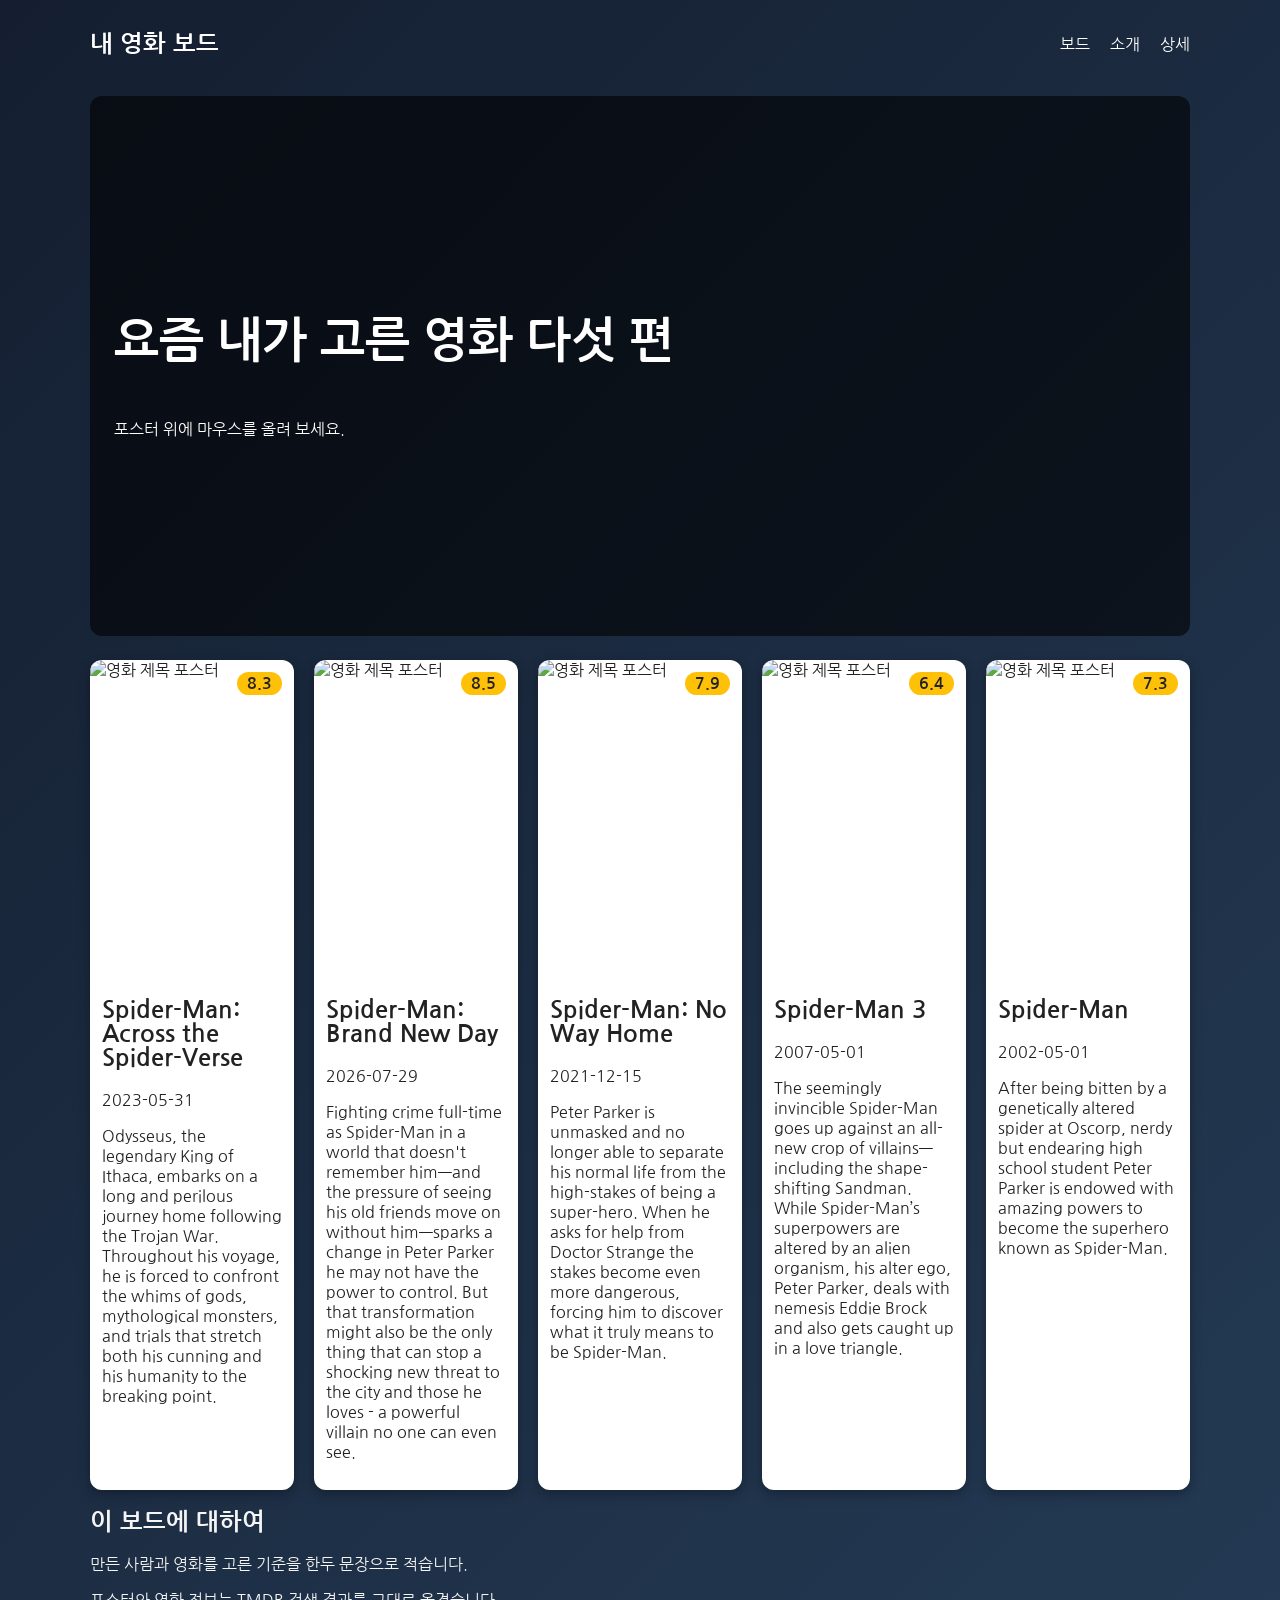
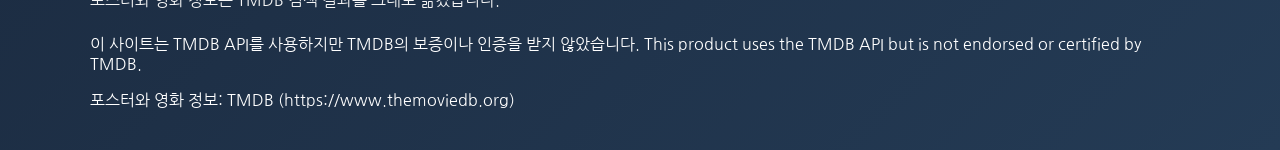
==== index.html @ a2927458 "hw1 시작" ====
<!DOCTYPE html>
<html lang="ko">

<head>
    <meta charset="UTF-8">
    <meta name="viewport" content="width=device-width, initial-scale=1.0">
    <title>내 영화 보드
    </title>
    <link rel="preconnect" href="https://fonts.googleapis.com">
    <link rel="preconnect" href="https://fonts.gstatic.com" crossorigin>
    <link href="https://fonts.googleapis.com/css2?family=Hi+Melody&family=Isometra&family=Nanum+Gothic&display=swap"
        rel="stylesheet">
    <link rel="stylesheet" href="style.css">
</head>

<body>
    <header class="top">
        <h1>내 영화 보드</h1>
        <nav>
            <ul>
                <li><a href="#board">보드</a></li>
                <li><a href="#about">소개</a></li>
                <li><a href="detail.html">상세</a></li>
            </ul>
        </nav>
    </header>
    <main>
    <section class="hero">
        <h2>요즘 내가 고른 영화 다섯 편</h2>
        <p>포스터 위에 마우스를 올려 보세요.</p>
    </section>

    <section class="board" id="board">
        <article class="card">
            <img class="poster" src="https://image.tmdb.org/t/p/w342//8Vt6mWEReuy4Of61Lnj5Xj704m8.jpg" alt="영화 제목 포스터">
            <span class="badge">8.3</span>
            <div class="info">
                <h2>Spider-Man: Across the Spider-Verse</h2>
                <p class="year">2023-05-31</p>
                <p class="overview">Odysseus, the legendary King of Ithaca, embarks on a long and perilous journey home following the Trojan War. Throughout his voyage, he is forced to confront the whims of gods, mythological monsters, and trials that stretch both his cunning and his humanity to the breaking point.</p>
            </div>
        </article>
        <article class="card">
            <img class="poster" src="https://image.tmdb.org/t/p/w342//bjiS5ipwxb9JFy3XRRN4OAilSeX.jpg" alt="영화 제목 포스터">
            <span class="badge">8.5</span>
            <div class="info">
                <h2>Spider-Man: Brand New Day</h2>
                <p class="year">2026-07-29</p>
                <p class="overview">Fighting crime full-time as Spider-Man in a world that doesn't remember him—and the pressure of seeing his old friends move on without him—sparks a change in Peter Parker he may not have the power to control. But that transformation might also be the only thing that can stop a shocking new threat to the city and those he loves - a powerful villain no one can even see.</p>
            </div>
        </article>
        <article class="card">
            <img class="poster" src="https://image.tmdb.org/t/p/w342//1g0dhYtq4irTY1GPXvft6k4YLjm.jpg" alt="영화 제목 포스터">
            <span class="badge">7.9</span>
            <div class="info">
                <h2>Spider-Man: No Way Home</h2>
                <p class="year">2021-12-15</p>
                <p class="overview">Peter Parker is unmasked and no longer able to separate his normal life from the high-stakes of being a super-hero. When he asks for help from Doctor Strange the stakes become even more dangerous, forcing him to discover what it truly means to be Spider-Man.</p>
            </div>
        </article>
        <article class="card">
            <img class="poster" src="https://image.tmdb.org/t/p/w342//qFmwhVUoUSXjkKRmca5yGDEXBIj.jpg" alt="영화 제목 포스터">
            <span class="badge">6.4</span>
            <div class="info">
                <h2>Spider-Man 3</h2>
                <p class="year">2007-05-01</p>
                <p class="overview">The seemingly invincible Spider-Man goes up against an all-new crop of villains—including the shape-shifting Sandman. While Spider-Man’s superpowers are altered by an alien organism, his alter ego, Peter Parker, deals with nemesis Eddie Brock and also gets caught up in a love triangle.</p>
            </div>
        </article>
        <article class="card">
            <img class="poster" src="https://image.tmdb.org/t/p/w342//or6XJBVpcEbIkma0V9zshnbEtx4.jpg" alt="영화 제목 포스터">
            <span class="badge">7.3</span>
            <div class="info">
                <h2>Spider-Man</h2>
                <p class="year">2002-05-01</p>
                <p class="overview">After being bitten by a genetically altered spider at Oscorp, nerdy but endearing high school student Peter Parker is endowed with amazing powers to become the superhero known as Spider-Man.</p>
            </div>
        </article>
    </section>

    <section id="about">
        <h2>이 보드에 대하여</h2>
        <p>만든 사람과 영화를 고른 기준을 한두 문장으로 적습니다.</p>
        <p>포스터와 영화 정보는 TMDB 검색 결과를 그대로 옮겼습니다.</p>
    </section>
    </main>


    <footer>
        <p>이 사이트는 TMDB API를 사용하지만 TMDB의 보증이나 인증을 받지 않았습니다.
            This product uses the TMDB API but is not endorsed or certified by TMDB.</p>
        <p>포스터와 영화 정보: TMDB (https://www.themoviedb.org)</p>
    </footer>
</body>

</html>
---- style.css ----
* {
    box-sizing: border-box;
}

body {
    background: linear-gradient(135deg, #141e30, #243b55);
    min-height: 100vh;
    margin: 0;
    padding: 16px;
    font-family: "Nanum Gothic", sans-serif;
    color: #f5f5f5;
}

.top {
    display: flex;
    justify-content: space-between;
    align-items: center;
}

.top h1 {
    font-size: 24px;
}

nav ul {
    display: flex;
    flex-direction: column;
    gap: 8px;
    list-style: none;
    margin: 0;
    padding: 0;
}

nav a {
    color: #fff;
    text-decoration: none;
}

.hero {
    background-image:
        linear-gradient(rgba(0, 0, 0, 0.6), rgba(0, 0, 0, 0.6)),
        url("https://image.tmdb.org/t/p/w1280//tPpYGm2mVecue7Bk3gNVoSPA5qn.jpg");

    background-size: cover;
    background-position: center;
    min-height: 40vh;
    padding: 24px;
    box-sizing: border-box;
    color: #fff;
    border-radius: 12px;
    display: flex;
    flex-direction: column;
    justify-content: center;
}

.board {
    display: grid;
    grid-template-columns: repeat(auto-fit, minmax(200px, 1fr));
    gap: 20px;
}

.card {
    width: 100%;
    border-radius: 12px;
    overflow: hidden;
    box-shadow: 0 4px 12px rgba(0, 0, 0, 0.3);
    background: #fff;
    color: #222;
    position: relative;
    transition: transform 0.3s, box-shadow 0.3s;
}

.info {
    padding: 12px;
}

.poster {
    width: 100%;
    display: block;
    aspect-ratio: 2 / 3;
    object-fit: cover;
}

.badge {
    position: absolute;
    top: 12px;
    right: 12px;
    background: #ffc107;
    color: #222;
    padding: 4px 10px;
    border-radius: 999px;
    font-weight: bold;
}

.card:hover {
    transform: translateY(-8px);
    box-shadow: 0 12px 32px rgba(255, 193, 7, 0.6);
}

h1,
footer {
    color: #fff;
}

main,
.top,
.hero,
footer {
    max-width: 1100px;
    margin: 0 auto 24px;
}

#about {
    margin-bottom: 24px;
}

@media (min-width: 600px) {
    nav ul {
        flex-direction: row;
        gap: 20px;
    }
}

@media (min-width: 1024px) {
    .hero {
        min-height: 60vh;
    }

    .hero h2 {
        font-size: 3rem;
    }
}
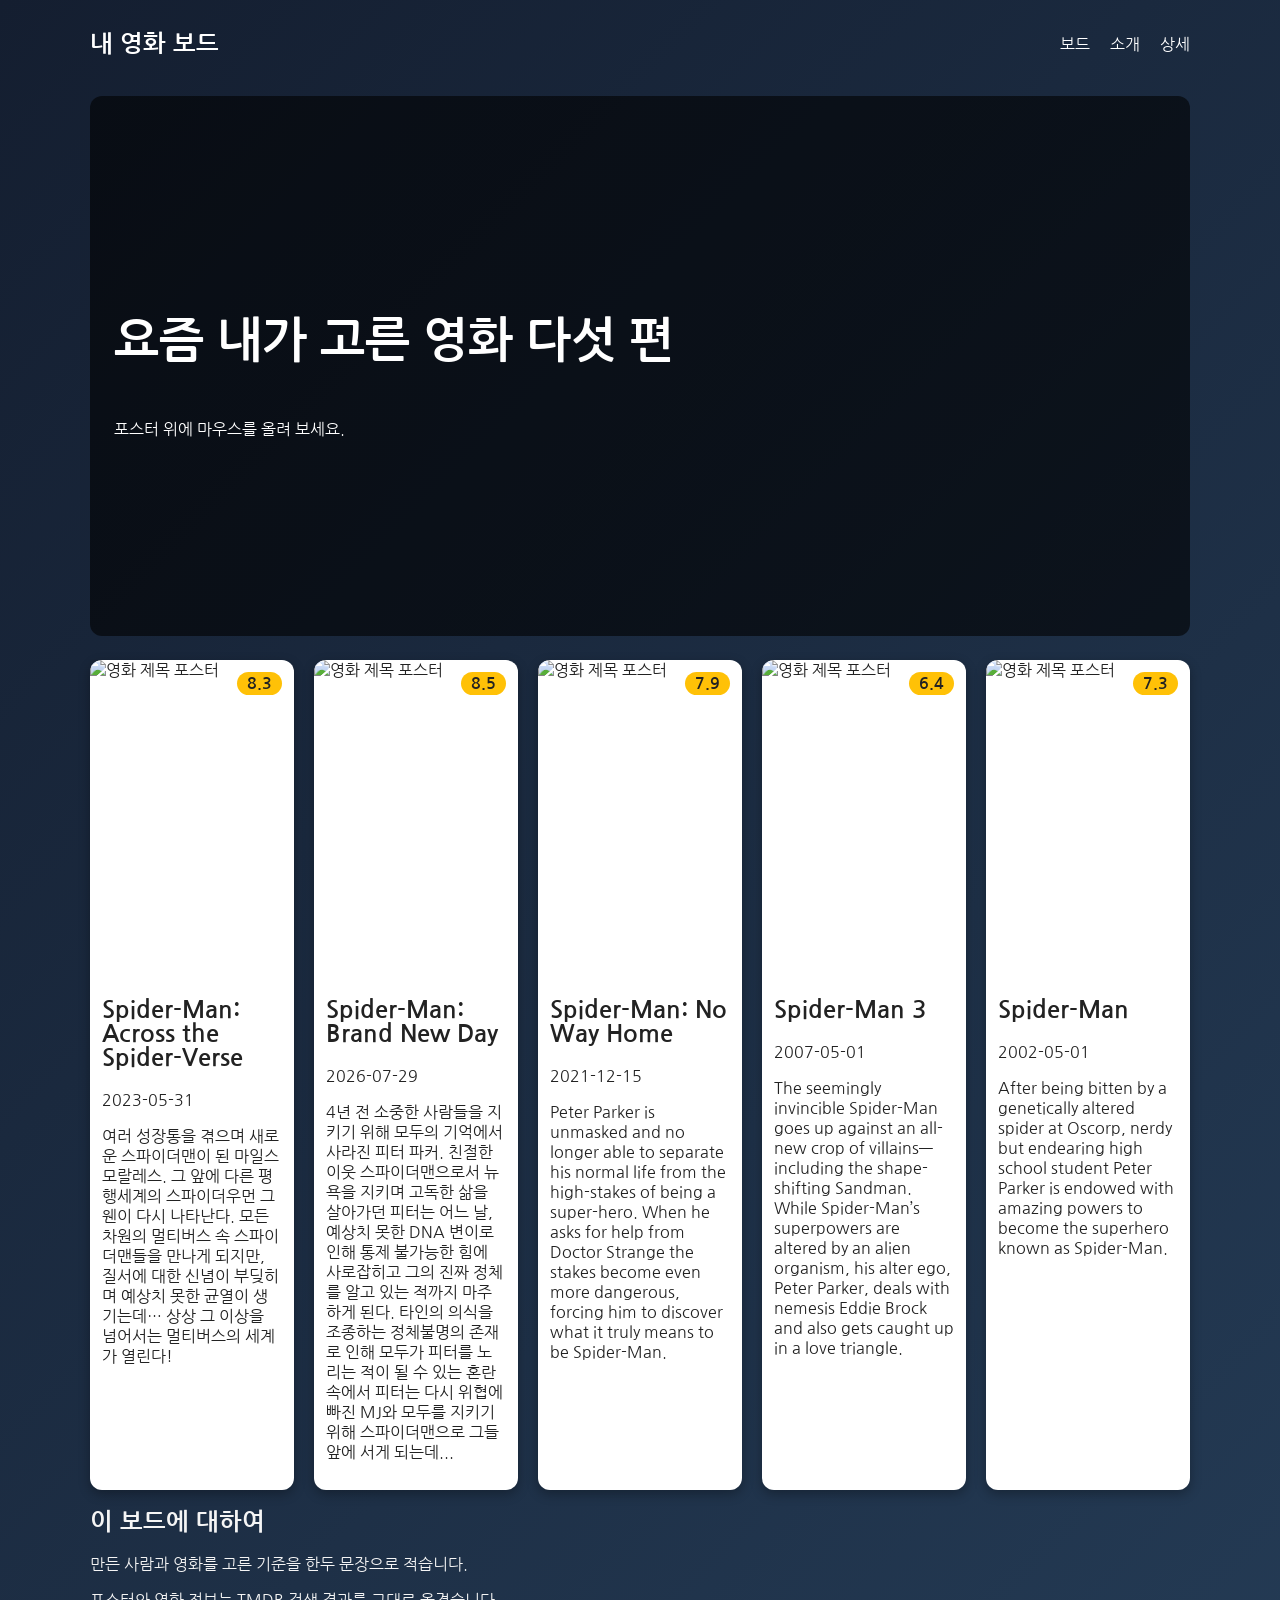
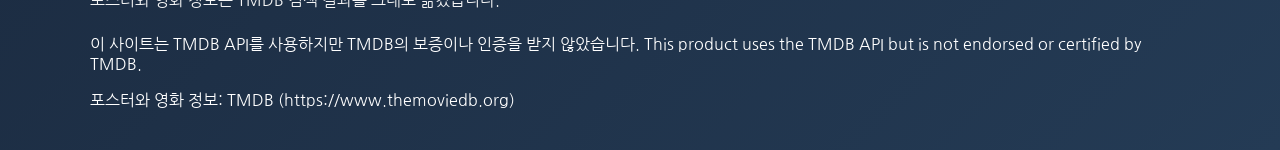
==== commit 0c8c08b2: "나머지는 숙제" ====
--- a/index.html
+++ b/index.html
@@ -37,7 +37,7 @@
             <div class="info">
                 <h2>Spider-Man: Across the Spider-Verse</h2>
                 <p class="year">2023-05-31</p>
-                <p class="overview">Odysseus, the legendary King of Ithaca, embarks on a long and perilous journey home following the Trojan War. Throughout his voyage, he is forced to confront the whims of gods, mythological monsters, and trials that stretch both his cunning and his humanity to the breaking point.</p>
+                <p class="overview">여러 성장통을 겪으며 새로운 스파이더맨이 된 마일스 모랄레스. 그 앞에 다른 평행세계의 스파이더우먼 그웬이 다시 나타난다. 모든 차원의 멀티버스 속 스파이더맨들을 만나게 되지만, 질서에 대한 신념이 부딪히며 예상치 못한 균열이 생기는데… 상상 그 이상을 넘어서는 멀티버스의 세계가 열린다!</p>
             </div>
         </article>
         <article class="card">
@@ -46,7 +46,7 @@
             <div class="info">
                 <h2>Spider-Man: Brand New Day</h2>
                 <p class="year">2026-07-29</p>
-                <p class="overview">Fighting crime full-time as Spider-Man in a world that doesn't remember him—and the pressure of seeing his old friends move on without him—sparks a change in Peter Parker he may not have the power to control. But that transformation might also be the only thing that can stop a shocking new threat to the city and those he loves - a powerful villain no one can even see.</p>
+                <p class="overview">4년 전 소중한 사람들을 지키기 위해 모두의 기억에서 사라진 피터 파커. 친절한 이웃 스파이더맨으로서 뉴욕을 지키며 고독한 삶을 살아가던 피터는 어느 날, 예상치 못한 DNA 변이로 인해 통제 불가능한 힘에 사로잡히고 그의 진짜 정체를 알고 있는 적까지 마주하게 된다. 타인의 의식을 조종하는 정체불명의 존재로 인해 모두가 피터를 노리는 적이 될 수 있는 혼란 속에서 피터는 다시 위협에 빠진 MJ와 모두를 지키기 위해 스파이더맨으로 그들 앞에 서게 되는데...</p>
             </div>
         </article>
         <article class="card">
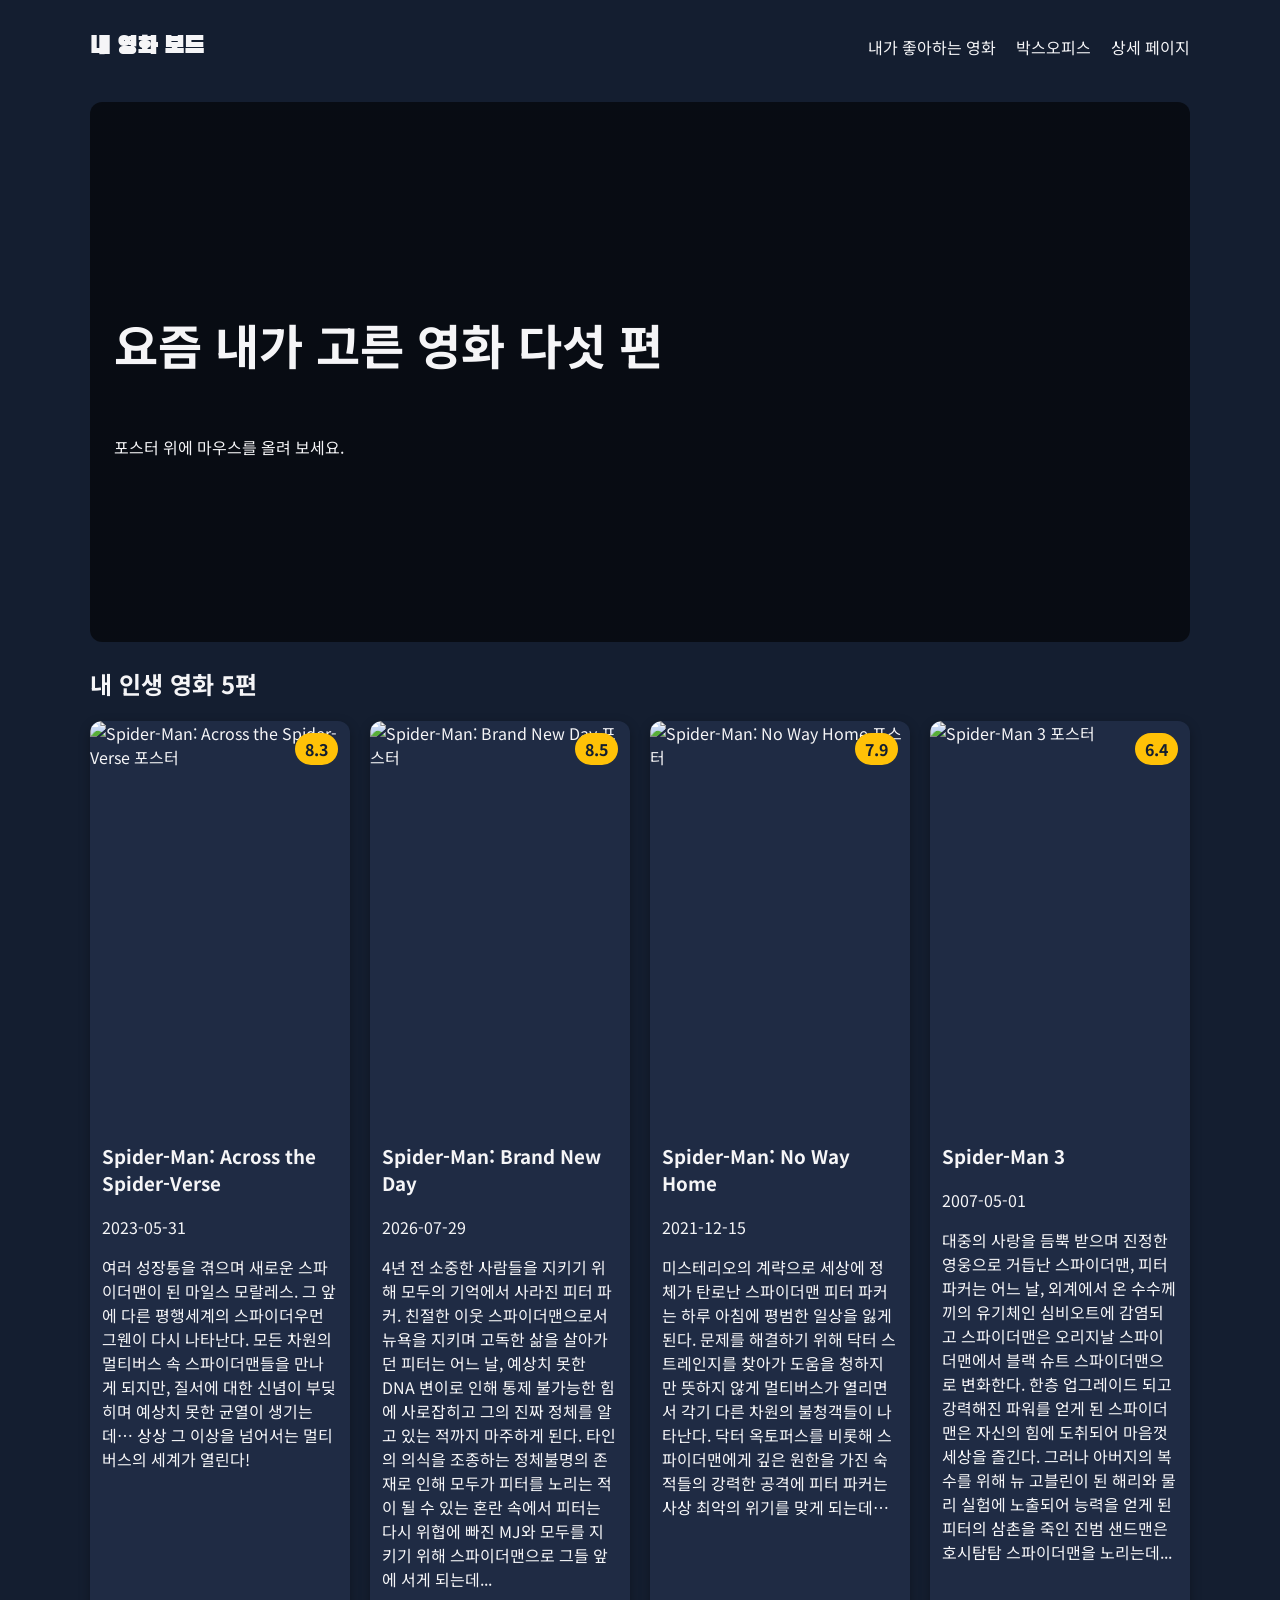
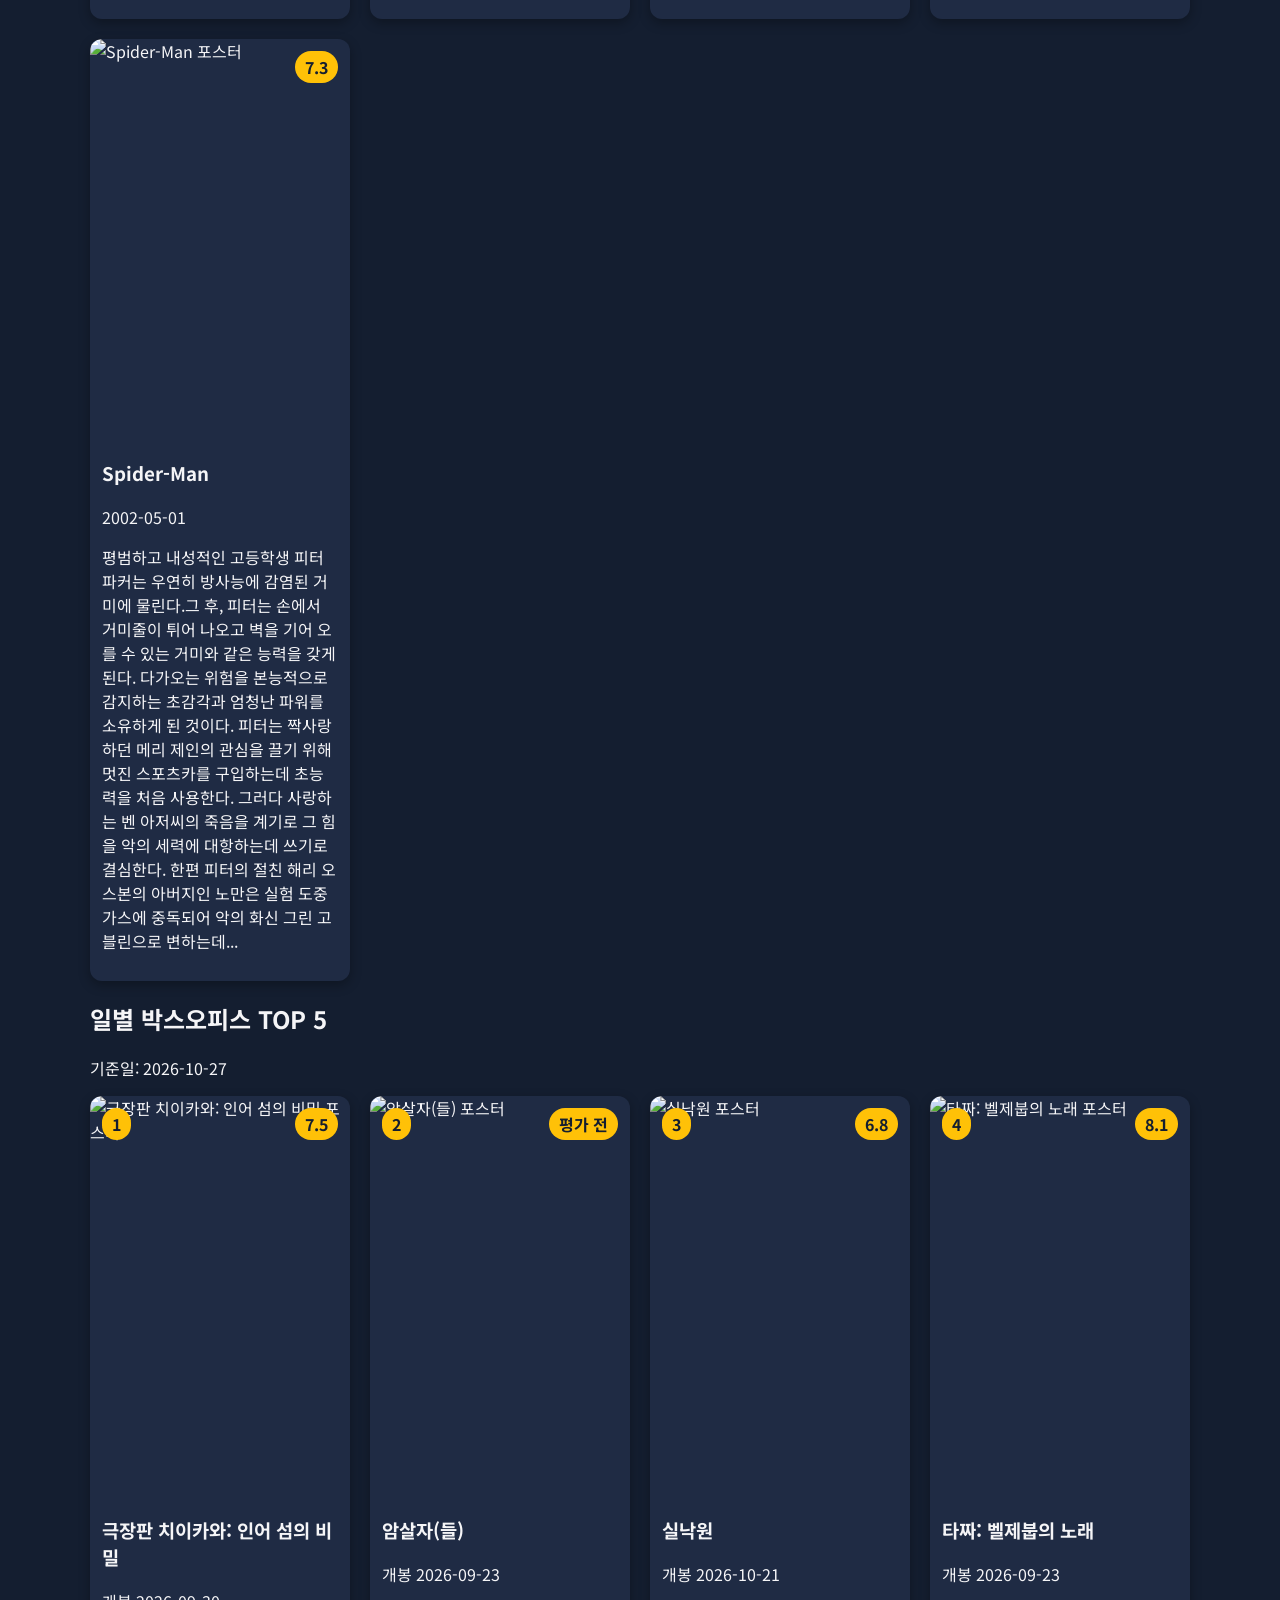
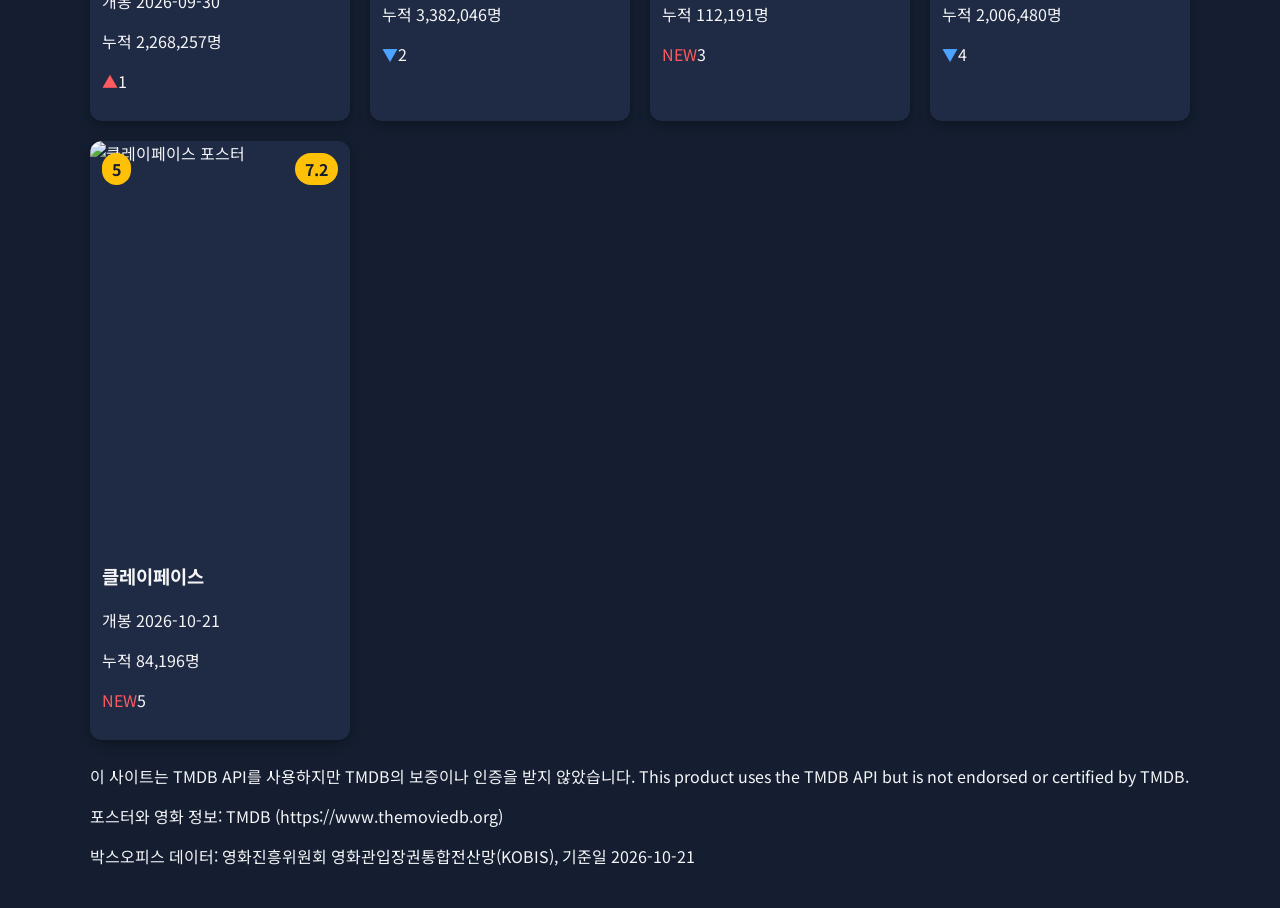
==== commit c75af291: "박스오피스 최종" ====
--- a/index.html
+++ b/index.html
@@ -8,8 +8,8 @@
     </title>
     <link rel="preconnect" href="https://fonts.googleapis.com">
     <link rel="preconnect" href="https://fonts.gstatic.com" crossorigin>
-    <link href="https://fonts.googleapis.com/css2?family=Hi+Melody&family=Isometra&family=Nanum+Gothic&display=swap"
-        rel="stylesheet">
+    <link href="https://fonts.googleapis.com/css2?family=Black+Han+Sans&display=swap" rel="stylesheet">
+    <link href="https://fonts.googleapis.com/css2?family=Noto+Sans+KR:wght@400;700&display=swap" rel="stylesheet">
     <link rel="stylesheet" href="style.css">
 </head>
 
@@ -18,78 +18,173 @@
         <h1>내 영화 보드</h1>
         <nav>
             <ul>
-                <li><a href="#board">보드</a></li>
-                <li><a href="#about">소개</a></li>
-                <li><a href="detail.html">상세</a></li>
+                <li><a href="#mine">내가 좋아하는 영화</a></li>
+                <li><a href="#boxoffice">박스오피스</a></li>
+                <li><a href="detail.html">상세 페이지</a></li>
             </ul>
         </nav>
     </header>
     <main>
-    <section class="hero">
-        <h2>요즘 내가 고른 영화 다섯 편</h2>
-        <p>포스터 위에 마우스를 올려 보세요.</p>
-    </section>
+        <section class="hero">
+            <h2>요즘 내가 고른 영화 다섯 편</h2>
+            <p>포스터 위에 마우스를 올려 보세요.</p>
+        </section>
+        <section id="mine">
+            <h2>내 인생 영화 5편</h2>
+            <div class="board">
+                <article class="card">
+                    <img class="poster" src="https://image.tmdb.org/t/p/w342/8Vt6mWEReuy4Of61Lnj5Xj704m8.jpg"
+                        alt="Spider-Man: Across the Spider-Verse 포스터">
+                    <span class="badge">8.3</span>
+                    <div class="info">
+                        <h3>Spider-Man: Across the Spider-Verse</h3>
+                        <p class="year">2023-05-31</p>
+                        <p class="overview">여러 성장통을 겪으며 새로운 스파이더맨이 된 마일스 모랄레스. 그 앞에 다른 평행세계의 스파이더우먼 그웬이 다시 나타난다. 모든 차원의
+                            멀티버스 속 스파이더맨들을 만나게 되지만, 질서에 대한 신념이 부딪히며 예상치 못한 균열이 생기는데… 상상 그 이상을 넘어서는 멀티버스의 세계가 열린다!</p>
+                    </div>
+                </article>
+                <article class="card">
+                    <img class="poster" src="https://image.tmdb.org/t/p/w342/bjiS5ipwxb9JFy3XRRN4OAilSeX.jpg"
+                        alt="Spider-Man: Brand New Day 포스터">
+                    <span class="badge">8.5</span>
+                    <div class="info">
+                        <h3>Spider-Man: Brand New Day</h3>
+                        <p class="year">2026-07-29</p>
+                        <p class="overview">4년 전 소중한 사람들을 지키기 위해 모두의 기억에서 사라진 피터 파커. 친절한 이웃 스파이더맨으로서 뉴욕을 지키며 고독한 삶을 살아가던
+                            피터는 어느 날, 예상치 못한 DNA 변이로 인해 통제 불가능한 힘에 사로잡히고 그의 진짜 정체를 알고 있는 적까지 마주하게 된다. 타인의 의식을 조종하는 정체불명의
+                            존재로 인해 모두가 피터를 노리는 적이 될 수 있는 혼란 속에서 피터는 다시 위협에 빠진 MJ와 모두를 지키기 위해 스파이더맨으로 그들 앞에 서게 되는데...</p>
+                    </div>
+                </article>
+                <article class="card">
+                    <img class="poster" src="https://image.tmdb.org/t/p/w342/1g0dhYtq4irTY1GPXvft6k4YLjm.jpg"
+                        alt="Spider-Man: No Way Home 포스터">
+                    <span class="badge">7.9</span>
+                    <div class="info">
+                        <h3>Spider-Man: No Way Home</h3>
+                        <p class="year">2021-12-15</p>
+                        <p class="overview">미스테리오의 계략으로 세상에 정체가 탄로난 스파이더맨 피터 파커는 하루 아침에 평범한 일상을 잃게 된다. 문제를 해결하기 위해 닥터
+                            스트레인지를 찾아가 도움을 청하지만 뜻하지 않게 멀티버스가 열리면서 각기 다른 차원의 불청객들이 나타난다. 닥터 옥토퍼스를 비롯해 스파이더맨에게 깊은 원한을 가진
+                            숙적들의 강력한 공격에 피터 파커는 사상 최악의 위기를 맞게 되는데…
+                        </p>
+                    </div>
+                </article>
+                <article class="card">
+                    <img class="poster" src="https://image.tmdb.org/t/p/w342/qFmwhVUoUSXjkKRmca5yGDEXBIj.jpg"
+                        alt="Spider-Man 3 포스터">
+                    <span class="badge">6.4</span>
+                    <div class="info">
+                        <h3>Spider-Man 3</h3>
+                        <p class="year">2007-05-01</p>
+                        <p class="overview">대중의 사랑을 듬뿍 받으며 진정한 영웅으로 거듭난 스파이더맨, 피터 파커는 어느 날, 외계에서 온 수수께끼의 유기체인 심비오트에 감염되고
+                            스파이더맨은 오리지날 스파이더맨에서 블랙 슈트 스파이더맨으로 변화한다. 한층 업그레이드 되고 강력해진 파워를 얻게 된 스파이더맨은 자신의 힘에 도취되어 마음껏 세상을
+                            즐긴다. 그러나 아버지의 복수를 위해 뉴 고블린이 된 해리와 물리 실험에 노출되어 능력을 얻게 된 피터의 삼촌을 죽인 진범 샌드맨은 호시탐탐 스파이더맨을
+                            노리는데...</p>
+                    </div>
+                </article>
+                <article class="card">
+                    <img class="poster" src="https://image.tmdb.org/t/p/w342/or6XJBVpcEbIkma0V9zshnbEtx4.jpg"
+                        alt="Spider-Man 포스터">
+                    <span class="badge">7.3</span>
+                    <div class="info">
+                        <h3>Spider-Man</h3>
+                        <p class="year">2002-05-01</p>
+                        <p class="overview">평범하고 내성적인 고등학생 피터 파커는 우연히 방사능에 감염된 거미에 물린다.그 후, 피터는 손에서 거미줄이 튀어 나오고 벽을 기어 오를
+                            수 있는 거미와 같은 능력을 갖게 된다. 다가오는 위험을 본능적으로 감지하는 초감각과 엄청난 파워를 소유하게 된 것이다. 피터는 짝사랑하던 메리 제인의 관심을 끌기
+                            위해 멋진 스포츠카를 구입하는데 초능력을 처음 사용한다. 그러다 사랑하는 벤 아저씨의 죽음을 계기로 그 힘을 악의 세력에 대항하는데 쓰기로 결심한다. 한편 피터의
+                            절친 해리 오스본의 아버지인 노만은 실험 도중 가스에 중독되어 악의 화신 그린 고블린으로 변하는데...</p>
+                    </div>
+                </article>
+            </div>
+        </section>
+        <section id="boxoffice">
+            <h2>일별 박스오피스 TOP 5</h2>
+            <p class="basis">기준일: 2026-10-27</p>
+            <div class="board">
 
-    <section class="board" id="board">
-        <article class="card">
-            <img class="poster" src="https://image.tmdb.org/t/p/w342//8Vt6mWEReuy4Of61Lnj5Xj704m8.jpg" alt="영화 제목 포스터">
-            <span class="badge">8.3</span>
-            <div class="info">
-                <h2>Spider-Man: Across the Spider-Verse</h2>
-                <p class="year">2023-05-31</p>
-                <p class="overview">여러 성장통을 겪으며 새로운 스파이더맨이 된 마일스 모랄레스. 그 앞에 다른 평행세계의 스파이더우먼 그웬이 다시 나타난다. 모든 차원의 멀티버스 속 스파이더맨들을 만나게 되지만, 질서에 대한 신념이 부딪히며 예상치 못한 균열이 생기는데… 상상 그 이상을 넘어서는 멀티버스의 세계가 열린다!</p>
+
+                <article class="card">
+                    <img class="poster"
+                        src="https://media.themoviedb.org/t/p/w300_and_h450_face/5TMyytCI5Pfc9c1eNsljiCdiB05.jpg"
+                        alt="극장판 치이카와: 인어 섬의 비밀 포스터">
+                    <span class="rank">1</span>
+                    <span class="badge">7.5</span>
+                    <div class="info">
+                        <h3>극장판 치이카와: 인어 섬의 비밀</h3>
+                        <p class="year">개봉 2026-09-30</p>
+                        <p class="audience">누적 2,268,257명</p>
+                        <p class="change up">1</p>
+                    </div>
+                </article>
+
+
+                <article class="card">
+                    <img class="poster"
+                        src="https://media.themoviedb.org/t/p/w300_and_h450_face/c55ijsOdntj6P25vDwHLdgsBpmV.jpg"
+                        alt="암살자(들) 포스터">
+                    <span class="rank">2</span>
+                    <span class="badge">평가 전</span>
+                    <div class="info">
+                        <h3>암살자(들)</h3>
+                        <p class="year">개봉 2026-09-23</p>
+                        <p class="audience">누적 3,382,046명</p>
+                        <p class="change down">2</p>
+                    </div>
+                </article>
+
+
+                <article class="card">
+                    <img class="poster"
+                        src="https://media.themoviedb.org/t/p/w300_and_h450_face/wkm9BQLok7U2KihcCspCa663Qse.jpg"
+                        alt="실낙원 포스터">
+                    <span class="rank">3</span>
+                    <span class="badge">6.8</span>
+                    <div class="info">
+                        <h3>실낙원</h3>
+                        <p class="year">개봉 2026-10-21</p>
+                        <p class="audience">누적 112,191명</p>
+                        <p class="change new">3</p>
+                    </div>
+                </article>
+
+
+                <article class="card">
+                    <img class="poster"
+                        src="https://media.themoviedb.org/t/p/w300_and_h450_face/ueigb5zra1tj6FTK9yhh2P33P9B.jpg"
+                        alt="타짜: 벨제붑의 노래 포스터">
+                    <span class="rank">4</span>
+                    <span class="badge">8.1</span>
+                    <div class="info">
+                        <h3>타짜: 벨제붑의 노래</h3>
+                        <p class="year">개봉 2026-09-23</p>
+                        <p class="audience">누적 2,006,480명</p>
+                        <p class="change down">4</p>
+                    </div>
+                </article>
+
+
+                <article class="card">
+                    <img class="poster"
+                        src="https://media.themoviedb.org/t/p/w300_and_h450_face/LSGpoSAlitss0KOvVakkeUToZo.jpg"
+                        alt="클레이페이스 포스터">
+                    <span class="rank">5</span>
+                    <span class="badge">7.2</span>
+                    <div class="info">
+                        <h3>클레이페이스</h3>
+                        <p class="year">개봉 2026-10-21</p>
+                        <p class="audience">누적 84,196명</p>
+                        <p class="change new">5</p>
+                    </div>
+                </article>
             </div>
-        </article>
-        <article class="card">
-            <img class="poster" src="https://image.tmdb.org/t/p/w342//bjiS5ipwxb9JFy3XRRN4OAilSeX.jpg" alt="영화 제목 포스터">
-            <span class="badge">8.5</span>
-            <div class="info">
-                <h2>Spider-Man: Brand New Day</h2>
-                <p class="year">2026-07-29</p>
-                <p class="overview">4년 전 소중한 사람들을 지키기 위해 모두의 기억에서 사라진 피터 파커. 친절한 이웃 스파이더맨으로서 뉴욕을 지키며 고독한 삶을 살아가던 피터는 어느 날, 예상치 못한 DNA 변이로 인해 통제 불가능한 힘에 사로잡히고 그의 진짜 정체를 알고 있는 적까지 마주하게 된다. 타인의 의식을 조종하는 정체불명의 존재로 인해 모두가 피터를 노리는 적이 될 수 있는 혼란 속에서 피터는 다시 위협에 빠진 MJ와 모두를 지키기 위해 스파이더맨으로 그들 앞에 서게 되는데...</p>
-            </div>
-        </article>
-        <article class="card">
-            <img class="poster" src="https://image.tmdb.org/t/p/w342//1g0dhYtq4irTY1GPXvft6k4YLjm.jpg" alt="영화 제목 포스터">
-            <span class="badge">7.9</span>
-            <div class="info">
-                <h2>Spider-Man: No Way Home</h2>
-                <p class="year">2021-12-15</p>
-                <p class="overview">Peter Parker is unmasked and no longer able to separate his normal life from the high-stakes of being a super-hero. When he asks for help from Doctor Strange the stakes become even more dangerous, forcing him to discover what it truly means to be Spider-Man.</p>
-            </div>
-        </article>
-        <article class="card">
-            <img class="poster" src="https://image.tmdb.org/t/p/w342//qFmwhVUoUSXjkKRmca5yGDEXBIj.jpg" alt="영화 제목 포스터">
-            <span class="badge">6.4</span>
-            <div class="info">
-                <h2>Spider-Man 3</h2>
-                <p class="year">2007-05-01</p>
-                <p class="overview">The seemingly invincible Spider-Man goes up against an all-new crop of villains—including the shape-shifting Sandman. While Spider-Man’s superpowers are altered by an alien organism, his alter ego, Peter Parker, deals with nemesis Eddie Brock and also gets caught up in a love triangle.</p>
-            </div>
-        </article>
-        <article class="card">
-            <img class="poster" src="https://image.tmdb.org/t/p/w342//or6XJBVpcEbIkma0V9zshnbEtx4.jpg" alt="영화 제목 포스터">
-            <span class="badge">7.3</span>
-            <div class="info">
-                <h2>Spider-Man</h2>
-                <p class="year">2002-05-01</p>
-                <p class="overview">After being bitten by a genetically altered spider at Oscorp, nerdy but endearing high school student Peter Parker is endowed with amazing powers to become the superhero known as Spider-Man.</p>
-            </div>
-        </article>
-    </section>
+        </section>
 
-    <section id="about">
-        <h2>이 보드에 대하여</h2>
-        <p>만든 사람과 영화를 고른 기준을 한두 문장으로 적습니다.</p>
-        <p>포스터와 영화 정보는 TMDB 검색 결과를 그대로 옮겼습니다.</p>
-    </section>
     </main>
-
 
     <footer>
         <p>이 사이트는 TMDB API를 사용하지만 TMDB의 보증이나 인증을 받지 않았습니다.
             This product uses the TMDB API but is not endorsed or certified by TMDB.</p>
         <p>포스터와 영화 정보: TMDB (https://www.themoviedb.org)</p>
+        <p>박스오피스 데이터: 영화진흥위원회 영화관입장권통합전산망(KOBIS), 기준일 2026-10-21</p>
     </footer>
 </body>
 
--- a/style.css
+++ b/style.css
@@ -1,24 +1,39 @@
+:root {
+    --bg: #141e30;
+    --surface: #1f2b44;
+    --text: #f5f5f7;
+    --accent: #4da3ff;
+    --warn: #ff5a5f;
+    --font-title: "Black Han Sans", sans-serif;
+    --font-body: "Noto Sans KR", sans-serif;
+    --gap: 20px;
+    --star: #ffc107;
+}
+
 * {
     box-sizing: border-box;
 }
 
 body {
-    background: linear-gradient(135deg, #141e30, #243b55);
+    background: var(--bg);
     min-height: 100vh;
     margin: 0;
     padding: 16px;
-    font-family: "Nanum Gothic", sans-serif;
-    color: #f5f5f5;
+    font-family: var(--font-body);
+    color: var(--text);
 }
 
 .top {
     display: flex;
     justify-content: space-between;
     align-items: center;
+    flex-wrap: wrap;
+    gap: 12px;
 }
 
 .top h1 {
     font-size: 24px;
+    font-family: var(--font-title);
 }
 
 nav ul {
@@ -31,21 +46,21 @@
 }
 
 nav a {
-    color: #fff;
+    color: var(--text);
     text-decoration: none;
 }
 
 .hero {
     background-image:
         linear-gradient(rgba(0, 0, 0, 0.6), rgba(0, 0, 0, 0.6)),
-        url("https://image.tmdb.org/t/p/w1280//tPpYGm2mVecue7Bk3gNVoSPA5qn.jpg");
+        url("https://image.tmdb.org/t/p/w1280/tPpYGm2mVecue7Bk3gNVoSPA5qn.jpg");
 
     background-size: cover;
     background-position: center;
     min-height: 40vh;
     padding: 24px;
     box-sizing: border-box;
-    color: #fff;
+    color: var(--text);
     border-radius: 12px;
     display: flex;
     flex-direction: column;
@@ -54,8 +69,8 @@
 
 .board {
     display: grid;
-    grid-template-columns: repeat(auto-fit, minmax(200px, 1fr));
-    gap: 20px;
+    grid-template-columns: 1fr;
+    gap: var(--gap);
 }
 
 .card {
@@ -63,8 +78,8 @@
     border-radius: 12px;
     overflow: hidden;
     box-shadow: 0 4px 12px rgba(0, 0, 0, 0.3);
-    background: #fff;
-    color: #222;
+    background: var(--surface);
+    color: var(--text);
     position: relative;
     transition: transform 0.3s, box-shadow 0.3s;
 }
@@ -80,12 +95,50 @@
     object-fit: cover;
 }
 
+.card.no-poster .poster-fallback {
+    aspect-ratio: 2 / 3;
+    display: flex;
+    align-items: center;
+    justify-content: center;
+    font-size: 5rem;
+    font-family: var(--font-title);
+    background: linear-gradient(135deg,
+            var(--accent),
+            var(--surface));
+}
+
+.change.up::before {
+    content: "▲";
+    color: var(--warn);
+}
+
+.change.down::before {
+    content: "▼";
+    color: var(--accent);
+}
+
+.change.new::before {
+    content: "NEW";
+    color: var(--warn);
+}
+
 .badge {
     position: absolute;
     top: 12px;
     right: 12px;
-    background: #ffc107;
-    color: #222;
+    background: var(--star);
+    color: var(--bg);
+    padding: 4px 10px;
+    border-radius: 999px;
+    font-weight: bold;
+}
+
+.rank {
+    position: absolute;
+    top: 12px;
+    left: 12px;
+    background: var(--star);
+    color: var(--bg);
     padding: 4px 10px;
     border-radius: 999px;
     font-weight: bold;
@@ -98,7 +151,7 @@
 
 h1,
 footer {
-    color: #fff;
+    color: var(--text);
 }
 
 main,
@@ -109,18 +162,110 @@
     margin: 0 auto 24px;
 }
 
-#about {
-    margin-bottom: 24px;
-}
-
+
+/* 상세 페이지: 영화별 영역 */
+.detail-list {
+    display: flex;
+    flex-direction: column;
+    gap: 30px;
+}
+
+.detail {
+    display: grid;
+    grid-template-columns: 1fr;
+    gap: var(--gap);
+    align-items: start;
+    padding: 20px;
+    background: var(--surface);
+    border-radius: 12px;
+}
+
+/* 영화 포스터 */
+.detail-poster img {
+    display: block;
+    width: 100%;
+    max-width: 500px;
+    height: auto;
+    border-radius: 12px;
+}
+
+/* 영화 정보 */
+.detail-info {
+    min-width: 0;
+    overflow-wrap: anywhere;
+}
+
+.detail-info h2 {
+    margin-top: 0;
+}
+
+.detail-info dl {
+    display: grid;
+    grid-template-columns: 80px minmax(0, 1fr);
+    gap: 12px;
+}
+
+.detail-info dt {
+    font-weight: bold;
+    color: var(--star);
+}
+
+.detail-info dd {
+    margin: 0;
+    line-height: 1.7;
+}
+
+.back-link a {
+    color: var(--star);
+    text-decoration: none;
+    font-weight: bold;
+}
+
+.back-link a:hover {
+    text-decoration: underline;
+}
+
+.detail-page {
+    background-image:
+        linear-gradient(rgba(0, 0, 0, 0.7), rgba(0, 0, 0, 0.7)),
+        url("https://image.tmdb.org/t/p/w1280/rVOll8XOde5BuIF4tGO1q0pfngQ.jpg");
+    background-size: cover;
+    background-position: center;
+    background-attachment: fixed;
+}
+.detail-page .hero {
+    background-image:
+        linear-gradient(rgba(0, 0, 0, 0.6), rgba(0, 0, 0, 0.6)),
+        url("https://image.tmdb.org/t/p/w1280/rVOll8XOde5BuIF4tGO1q0pfngQ.jpg");
+}
+
+/* 화면이 넓을 때 포스터와 정보를 좌우로 배치 */
 @media (min-width: 600px) {
+    .detail {
+        grid-template-columns: minmax(0, 1fr) minmax(0, 1.5fr);
+    }
+}
+
+@media (min-width: 600px) {
+    .detail {
+        grid-template-columns: minmax(0, 1fr) minmax(0, 1.5fr);
+    }
+
     nav ul {
         flex-direction: row;
         gap: 20px;
     }
+
+    .board {
+        grid-template-columns: repeat(2, 1fr);
+    }
 }
 
 @media (min-width: 1024px) {
+    .board {
+        grid-template-columns: repeat(4, 1fr);
+    }
+
     .hero {
         min-height: 60vh;
     }
